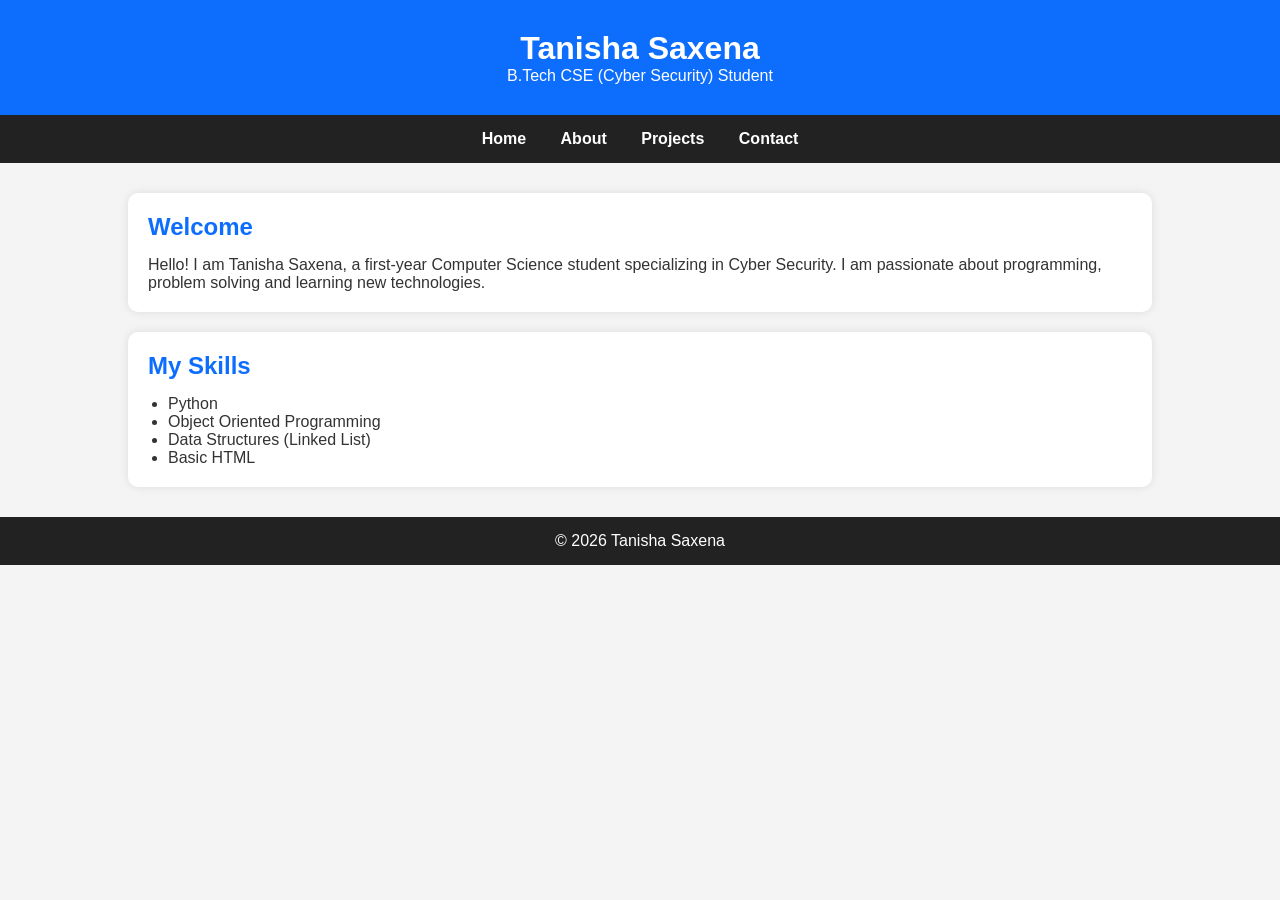
==== index.html @ fe3900c4 "first portfolio project" ====
<!DOCTYPE html>
<html lang="en">
<head>
    <meta charset="UTF-8">
    <meta name="viewport" content="width=device-width, initial-scale=1.0">
    <title>Tanisha Portfolio</title>
    <link rel="stylesheet" href="style.css">
</head>
<body>

<header>
    <h1>Tanisha Saxena</h1>
    <p>B.Tech CSE (Cyber Security) Student</p>
</header>

<nav>
    <a href="index.html">Home</a>
    <a href="about.html">About</a>
    <a href="projects.html">Projects</a>
    <a href="contact.html">Contact</a>
</nav>

<main>
    <section>
        <h2>Welcome</h2>
        <p>
            Hello! I am Tanisha Saxena, a first-year Computer Science student
            specializing in Cyber Security. I am passionate about programming,
            problem solving and learning new technologies.
        </p>
    </section>

    <section>
        <h2>My Skills</h2>
        <ul>
            <li>Python</li>
            <li>Object Oriented Programming</li>
            <li>Data Structures (Linked List)</li>
            <li>Basic HTML</li>
        </ul>
    </section>
</main>

<footer>
    <p>© 2026 Tanisha Saxena</p>
</footer>

</body>
</html>
---- style.css ----
*{
    margin:0;
    padding:0;
    box-sizing:border-box;
}

body{
    font-family:Arial,sans-serif;
    background:#f4f4f4;
    color:#333;
}

header{
    background:#0d6efd;
    color:white;
    text-align:center;
    padding:30px;
}

nav{
    background:#222;
    padding:15px;
    text-align:center;
}

nav a{
    color:white;
    text-decoration:none;
    margin:0 15px;
    font-weight:bold;
}

nav a:hover{
    color:yellow;
}

main{
    width:80%;
    margin:30px auto;
}

section{
    background:white;
    margin-bottom:20px;
    padding:20px;
    border-radius:10px;
    box-shadow:0 0 10px rgba(0,0,0,0.1);
}

h2{
    margin-bottom:15px;
    color:#0d6efd;
}

ul{
    margin-left:20px;
}

footer{
    background:#222;
    color:white;
    text-align:center;
    padding:15px;
    margin-top:20px;
}
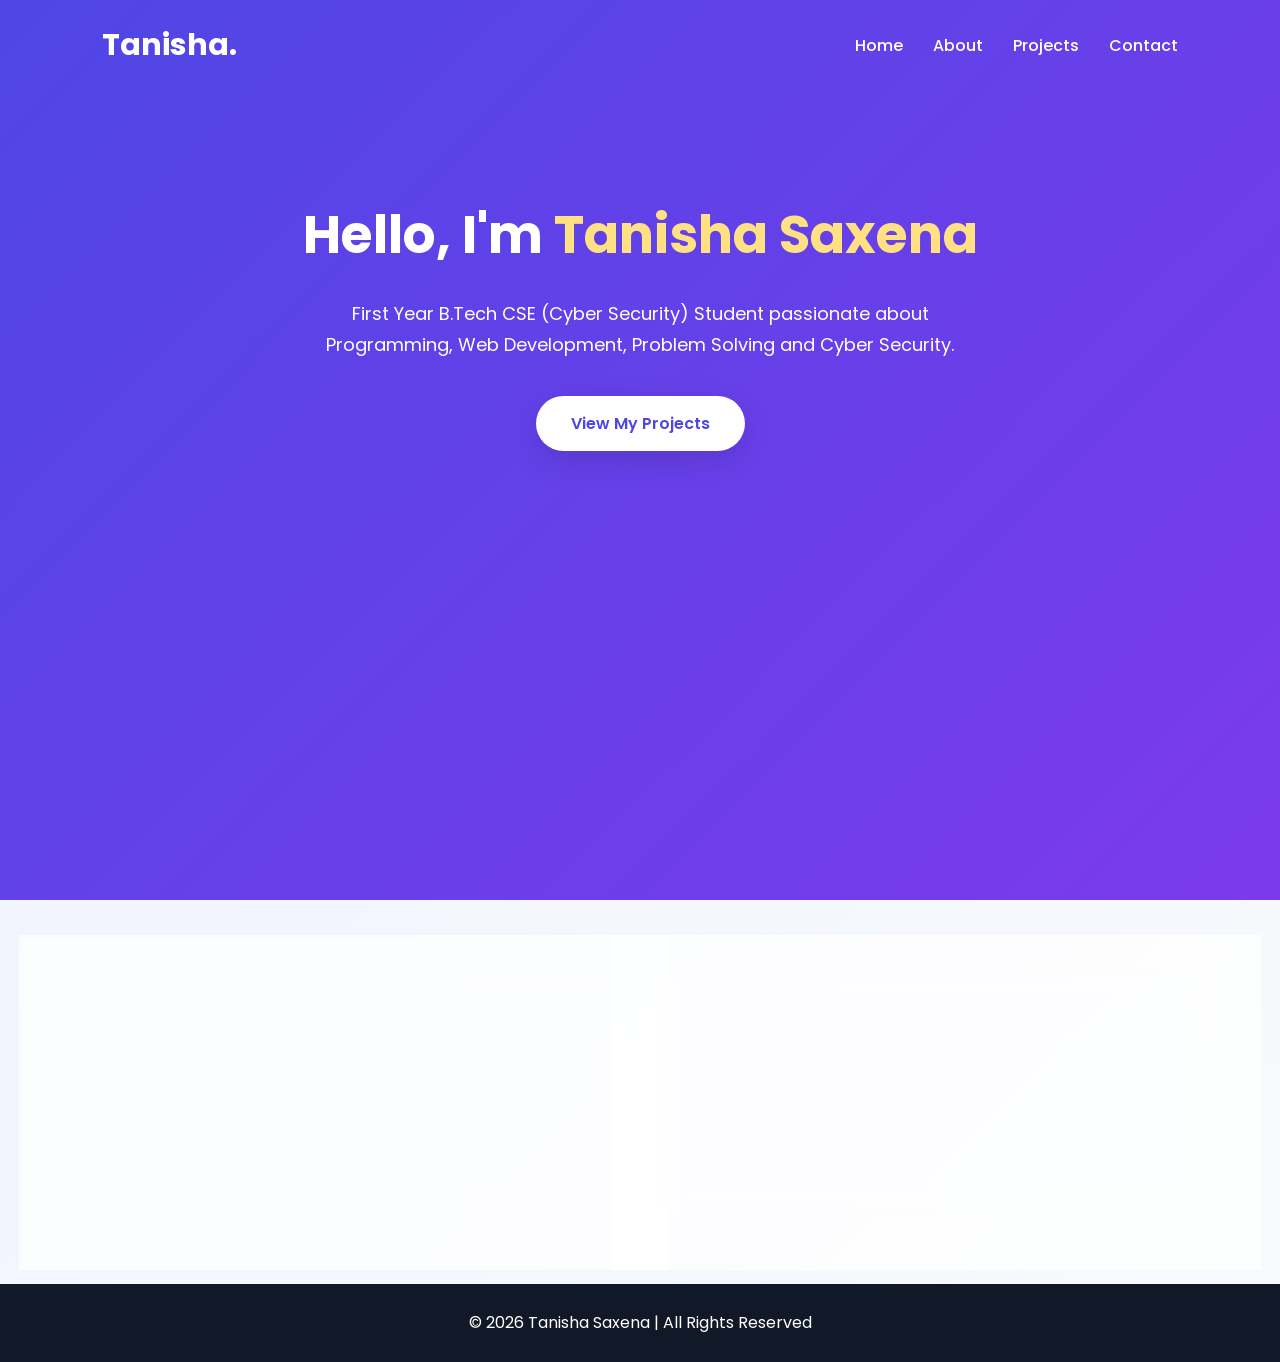
==== commit b2c0dc67: "task 2 completed - responsive portfolio" ====
--- a/index.html
+++ b/index.html
@@ -1,48 +1,100 @@
 <!DOCTYPE html>
 <html lang="en">
 <head>
-    <meta charset="UTF-8">
-    <meta name="viewport" content="width=device-width, initial-scale=1.0">
-    <title>Tanisha Portfolio</title>
-    <link rel="stylesheet" href="style.css">
+<meta charset="UTF-8">
+<meta name="viewport" content="width=device-width, initial-scale=1.0">
+<title>Tanisha Saxena | Portfolio</title>
+
+<link rel="stylesheet" href="style.css">
+
+<link rel="preconnect" href="https://fonts.googleapis.com">
+<link rel="preconnect" href="https://fonts.gstatic.com" crossorigin>
+<link href="https://fonts.googleapis.com/css2?family=Poppins:wght@300;400;600;700&display=swap" rel="stylesheet">
+
 </head>
+
 <body>
 
-<header>
-    <h1>Tanisha Saxena</h1>
-    <p>B.Tech CSE (Cyber Security) Student</p>
+<header class="hero">
+
+<nav class="navbar">
+
+<h2 class="logo">Tanisha.</h2>
+
+<div class="menu">
+<a href="index.html">Home</a>
+<a href="about.html">About</a>
+<a href="projects.html">Projects</a>
+<a href="contact.html">Contact</a>
+</div>
+
+</nav>
+
+<div class="hero-content">
+
+<h1>Hello, I'm <span>Tanisha Saxena</span></h1>
+
+<p>
+First Year B.Tech CSE (Cyber Security) Student passionate about
+Programming, Web Development, Problem Solving and Cyber Security.
+</p>
+
+<a href="projects.html" class="btn">
+View My Projects
+</a>
+
+</div>
+
 </header>
 
-<nav>
-    <a href="index.html">Home</a>
-    <a href="about.html">About</a>
-    <a href="projects.html">Projects</a>
-    <a href="contact.html">Contact</a>
-</nav>
+<main class="container">
 
-<main>
-    <section>
-        <h2>Welcome</h2>
-        <p>
-            Hello! I am Tanisha Saxena, a first-year Computer Science student
-            specializing in Cyber Security. I am passionate about programming,
-            problem solving and learning new technologies.
-        </p>
-    </section>
+<section class="card">
 
-    <section>
-        <h2>My Skills</h2>
-        <ul>
-            <li>Python</li>
-            <li>Object Oriented Programming</li>
-            <li>Data Structures (Linked List)</li>
-            <li>Basic HTML</li>
-        </ul>
-    </section>
+<h2>About Me</h2>
+
+<p>
+
+I am currently pursuing B.Tech in Computer Science with
+Specialization in Cyber Security from SATI Vidisha.
+
+I enjoy learning new technologies and continuously improving my
+coding skills.
+
+</p>
+
+</section>
+
+<section class="card">
+
+<h2>Skills</h2>
+
+<div class="skills">
+
+<span>Python</span>
+
+<span>OOP</span>
+
+<span>Data Structures</span>
+
+<span>HTML</span>
+
+<span>CSS</span>
+
+<span>Git</span>
+
+<span>GitHub</span>
+
+</div>
+
+</section>
+
 </main>
 
 <footer>
-    <p>© 2026 Tanisha Saxena</p>
+
+<p>© 2026 Tanisha Saxena | All Rights Reserved</p>
+
 </footer>
 
 </body>
--- a/style.css
+++ b/style.css
@@ -1,65 +1,304 @@
+/*=========================
+  GOOGLE FONT
+=========================*/
+@import url('https://fonts.googleapis.com/css2?family=Poppins:wght@300;400;500;600;700&display=swap');
+
+/*=========================
+  CSS VARIABLES
+=========================*/
+:root{
+    --primary:#4f46e5;
+    --secondary:#7c3aed;
+    --bg:#f4f7fb;
+    --white:#ffffff;
+    --text:#222;
+    --shadow:0 10px 30px rgba(0,0,0,.12);
+    --radius:18px;
+    --transition:.3s ease;
+}
+
+/*=========================
+  RESET
+=========================*/
 *{
     margin:0;
     padding:0;
     box-sizing:border-box;
 }
 
+html{
+    scroll-behavior:smooth;
+}
+
 body{
-    font-family:Arial,sans-serif;
-    background:#f4f4f4;
-    color:#333;
-}
-
-header{
-    background:#0d6efd;
-    color:white;
+    font-family:'Poppins',sans-serif;
+    background:linear-gradient(135deg,#eef2ff,#f8fafc);
+    color:var(--text);
+    line-height:1.7;
+}
+
+/*=========================
+  NAVBAR (FLEXBOX)
+=========================*/
+
+.navbar{
+    display:flex;
+    justify-content:space-between;
+    align-items:center;
+    padding:20px 8%;
+}
+
+.logo{
+    color:white;
+    font-size:30px;
+    font-weight:700;
+}
+
+.menu{
+    display:flex;
+    gap:30px;
+}
+
+.menu a{
+    color:white;
+    text-decoration:none;
+    font-weight:500;
+    transition:var(--transition);
+}
+
+.menu a:hover{
+    color:#ffe082;
+}
+
+/*=========================
+ HERO SECTION
+=========================*/
+
+.hero{
+    min-height:100vh;
+    background:linear-gradient(135deg,var(--primary),var(--secondary));
+    color:white;
+}
+
+.hero-content{
+    display:flex;
+    flex-direction:column;
+    justify-content:center;
+    align-items:center;
     text-align:center;
-    padding:30px;
-}
-
-nav{
-    background:#222;
-    padding:15px;
+    padding:100px 20px;
+}
+
+.hero-content h1{
+    font-size:52px;
+    margin-bottom:20px;
+}
+
+.hero-content span{
+    color:#ffe082;
+}
+
+.hero-content p{
+    max-width:700px;
+    font-size:18px;
+    margin-bottom:35px;
+}
+
+.btn{
+    background:white;
+    color:var(--primary);
+    padding:14px 35px;
+    text-decoration:none;
+    border-radius:40px;
+    font-weight:600;
+    transition:var(--transition);
+    box-shadow:var(--shadow);
+}
+
+.btn:hover{
+    transform:translateY(-5px);
+}
+
+/*=========================
+  MAIN SECTION (GRID)
+=========================*/
+
+.container{
+    width:90%;
+    max-width:1200px;
+    margin:70px auto;
+
+    display:grid;
+    grid-template-columns:repeat(auto-fit,minmax(350px,1fr));
+    gap:35px;
+}
+
+/*=========================
+  GLASS CARD
+=========================*/
+
+.card{
+    background:rgba(255,255,255,.75);
+    backdrop-filter:blur(10px);
+    border-radius:var(--radius);
+    padding:35px;
+    box-shadow:var(--shadow);
+    transition:var(--transition);
+}
+
+.card:hover{
+    transform:translateY(-10px);
+}
+
+.card h2{
+    color:var(--primary);
+    margin-bottom:18px;
+    font-size:28px;
+}
+
+/*=========================
+  SKILLS (FLEXBOX)
+=========================*/
+
+.skills{
+    display:flex;
+    flex-wrap:wrap;
+    gap:15px;
+    margin-top:20px;
+}
+
+.skills span{
+    background:var(--primary);
+    color:white;
+    padding:10px 18px;
+    border-radius:30px;
+    font-size:15px;
+    transition:var(--transition);
+}
+
+.skills span:hover{
+    background:var(--secondary);
+    transform:scale(1.08);
+}
+
+/*=========================
+  FOOTER
+=========================*/
+
+footer{
+    background:#111827;
+    color:white;
     text-align:center;
-}
-
-nav a{
-    color:white;
-    text-decoration:none;
-    margin:0 15px;
-    font-weight:bold;
-}
-
-nav a:hover{
-    color:yellow;
-}
-
-main{
-    width:80%;
-    margin:30px auto;
-}
-
-section{
-    background:white;
-    margin-bottom:20px;
-    padding:20px;
-    border-radius:10px;
-    box-shadow:0 0 10px rgba(0,0,0,0.1);
-}
-
-h2{
-    margin-bottom:15px;
-    color:#0d6efd;
-}
-
-ul{
-    margin-left:20px;
+    padding:25px;
+    margin-top:50px;
+}
+
+/*=========================
+  ANIMATIONS
+=========================*/
+
+.hero-content,
+.card{
+    animation:fadeUp 1s ease;
+}
+
+@keyframes fadeUp{
+    from{
+        opacity:0;
+        transform:translateY(40px);
+    }
+    to{
+        opacity:1;
+        transform:translateY(0);
+    }
+}
+
+/*=========================
+  DARK MODE SUPPORT
+=========================*/
+
+@media (prefers-color-scheme: dark){
+
+:root{
+    --bg:#111827;
+    --white:#1f2937;
+    --text:#f3f4f6;
+}
+
+body{
+    background:var(--bg);
+    color:var(--text);
+}
+
+.card{
+    background:#1f2937;
+    color:var(--text);
 }
 
 footer{
-    background:#222;
-    color:white;
+    background:#000;
+}
+
+}
+
+/*=========================
+  RESPONSIVE DESIGN
+=========================*/
+
+@media(max-width:768px){
+
+.navbar{
+    flex-direction:column;
+    gap:20px;
+}
+
+.menu{
+    flex-wrap:wrap;
+    justify-content:center;
+    gap:15px;
+}
+
+.hero-content h1{
+    font-size:34px;
+}
+
+.hero-content p{
+    font-size:16px;
+}
+
+.container{
+    grid-template-columns:1fr;
+    width:92%;
+}
+
+.card{
+    padding:25px;
+}
+
+}
+
+@media(max-width:480px){
+
+.hero-content{
+    padding:70px 15px;
+}
+
+.hero-content h1{
+    font-size:28px;
+}
+
+.logo{
+    font-size:24px;
+}
+
+.btn{
+    width:100%;
     text-align:center;
-    padding:15px;
-    margin-top:20px;
-}+}
+
+.skills{
+    justify-content:center;
+}
+
+}
+
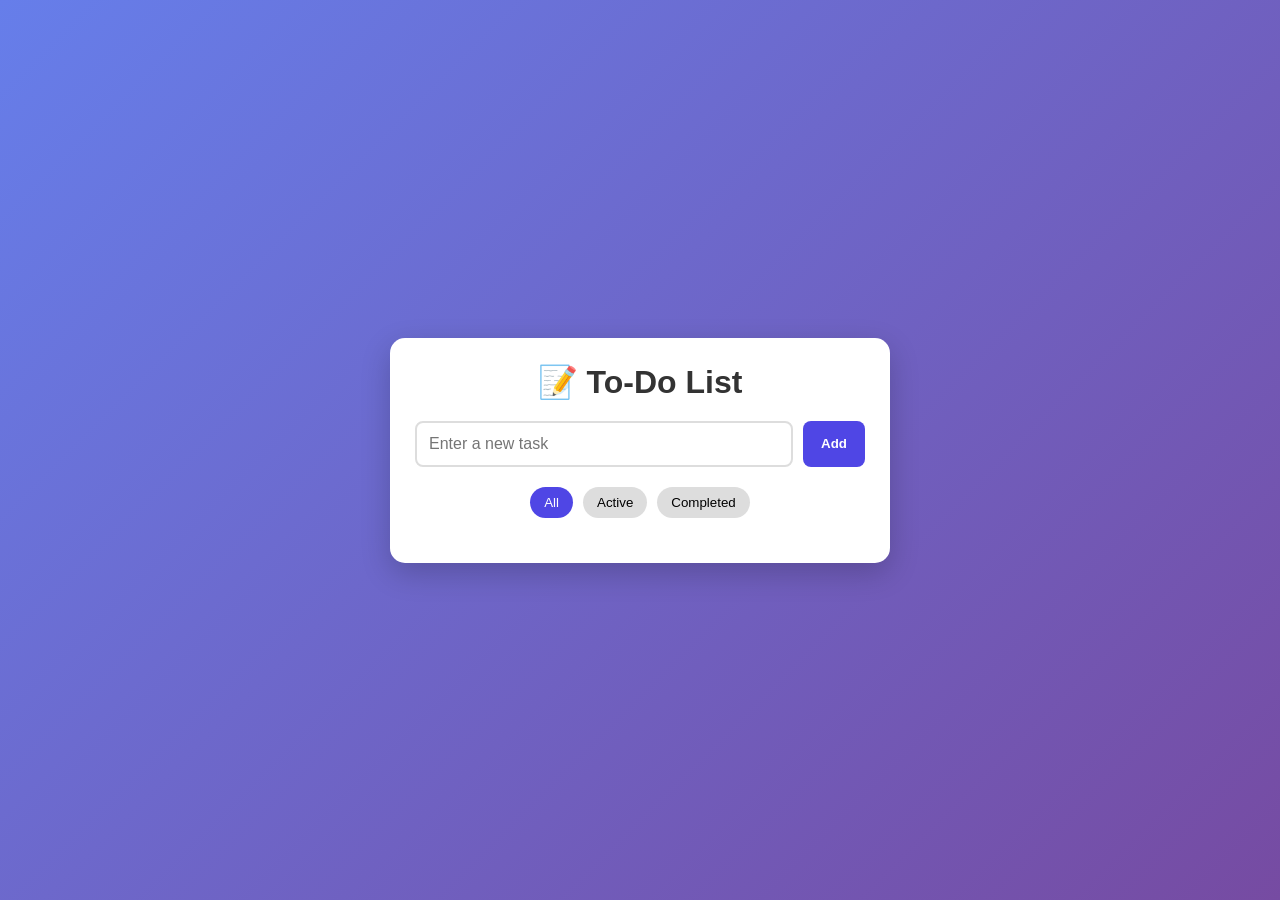
==== commit d5819d8a: "Task 3 completed - To Do List" ====
--- a/index.html
+++ b/index.html
@@ -3,99 +3,52 @@
 <head>
 <meta charset="UTF-8">
 <meta name="viewport" content="width=device-width, initial-scale=1.0">
-<title>Tanisha Saxena | Portfolio</title>
-
+<title>To-Do List App</title>
 <link rel="stylesheet" href="style.css">
-
-<link rel="preconnect" href="https://fonts.googleapis.com">
-<link rel="preconnect" href="https://fonts.gstatic.com" crossorigin>
-<link href="https://fonts.googleapis.com/css2?family=Poppins:wght@300;400;600;700&display=swap" rel="stylesheet">
-
 </head>
 
 <body>
 
-<header class="hero">
+<div class="container">
 
-<nav class="navbar">
+<h1>📝 To-Do List</h1>
 
-<h2 class="logo">Tanisha.</h2>
+<div class="input-section">
 
-<div class="menu">
-<a href="index.html">Home</a>
-<a href="about.html">About</a>
-<a href="projects.html">Projects</a>
-<a href="contact.html">Contact</a>
-</div>
+<input
+type="text"
+id="taskInput"
+placeholder="Enter a new task">
 
-</nav>
-
-<div class="hero-content">
-
-<h1>Hello, I'm <span>Tanisha Saxena</span></h1>
-
-<p>
-First Year B.Tech CSE (Cyber Security) Student passionate about
-Programming, Web Development, Problem Solving and Cyber Security.
-</p>
-
-<a href="projects.html" class="btn">
-View My Projects
-</a>
+<button id="addBtn">
+Add
+</button>
 
 </div>
 
-</header>
+<div class="filters">
 
-<main class="container">
+<button class="filter active" data-filter="all">
+All
+</button>
 
-<section class="card">
+<button class="filter" data-filter="active">
+Active
+</button>
 
-<h2>About Me</h2>
-
-<p>
-
-I am currently pursuing B.Tech in Computer Science with
-Specialization in Cyber Security from SATI Vidisha.
-
-I enjoy learning new technologies and continuously improving my
-coding skills.
-
-</p>
-
-</section>
-
-<section class="card">
-
-<h2>Skills</h2>
-
-<div class="skills">
-
-<span>Python</span>
-
-<span>OOP</span>
-
-<span>Data Structures</span>
-
-<span>HTML</span>
-
-<span>CSS</span>
-
-<span>Git</span>
-
-<span>GitHub</span>
+<button class="filter" data-filter="completed">
+Completed
+</button>
 
 </div>
 
-</section>
+<ul id="taskList">
 
-</main>
+</ul>
 
-<footer>
+</div>
 
-<p>© 2026 Tanisha Saxena | All Rights Reserved</p>
-
-</footer>
+<script src="script.js"></script>
 
 </body>
 </html>
--- a/style.css
+++ b/style.css
@@ -1,304 +1,144 @@
-/*=========================
-  GOOGLE FONT
-=========================*/
-@import url('https://fonts.googleapis.com/css2?family=Poppins:wght@300;400;500;600;700&display=swap');
-
-/*=========================
-  CSS VARIABLES
-=========================*/
-:root{
-    --primary:#4f46e5;
-    --secondary:#7c3aed;
-    --bg:#f4f7fb;
-    --white:#ffffff;
-    --text:#222;
-    --shadow:0 10px 30px rgba(0,0,0,.12);
-    --radius:18px;
-    --transition:.3s ease;
-}
-
-/*=========================
-  RESET
-=========================*/
 *{
     margin:0;
     padding:0;
     box-sizing:border-box;
-}
-
-html{
-    scroll-behavior:smooth;
+    font-family:Arial,sans-serif;
 }
 
 body{
-    font-family:'Poppins',sans-serif;
-    background:linear-gradient(135deg,#eef2ff,#f8fafc);
-    color:var(--text);
-    line-height:1.7;
+    background:linear-gradient(135deg,#667eea,#764ba2);
+    min-height:100vh;
+    display:flex;
+    justify-content:center;
+    align-items:center;
+    padding:20px;
 }
 
-/*=========================
-  NAVBAR (FLEXBOX)
-=========================*/
+.container{
+    width:100%;
+    max-width:500px;
+    background:#fff;
+    border-radius:15px;
+    padding:25px;
+    box-shadow:0 10px 30px rgba(0,0,0,.2);
+}
 
-.navbar{
+h1{
+    text-align:center;
+    margin-bottom:20px;
+    color:#333;
+}
+
+.input-section{
+    display:flex;
+    gap:10px;
+    margin-bottom:20px;
+}
+
+#taskInput{
+    flex:1;
+    padding:12px;
+    border:2px solid #ddd;
+    border-radius:8px;
+    font-size:16px;
+}
+
+#addBtn{
+    padding:12px 18px;
+    border:none;
+    background:#4f46e5;
+    color:#fff;
+    border-radius:8px;
+    cursor:pointer;
+    font-weight:bold;
+}
+
+#addBtn:hover{
+    background:#3730a3;
+}
+
+.filters{
+    display:flex;
+    justify-content:center;
+    gap:10px;
+    margin-bottom:20px;
+}
+
+.filter{
+    border:none;
+    background:#ddd;
+    padding:8px 14px;
+    border-radius:20px;
+    cursor:pointer;
+}
+
+.filter.active{
+    background:#4f46e5;
+    color:white;
+}
+
+#taskList{
+    list-style:none;
+}
+
+.task{
     display:flex;
     justify-content:space-between;
     align-items:center;
-    padding:20px 8%;
+    padding:12px;
+    background:#f7f7f7;
+    border-radius:8px;
+    margin-bottom:10px;
 }
 
-.logo{
-    color:white;
-    font-size:30px;
-    font-weight:700;
+.task.completed span{
+    text-decoration:line-through;
+    color:gray;
 }
 
-.menu{
-    display:flex;
-    gap:30px;
+.actions button{
+    margin-left:5px;
+    border:none;
+    padding:6px 10px;
+    border-radius:6px;
+    cursor:pointer;
 }
 
-.menu a{
-    color:white;
-    text-decoration:none;
-    font-weight:500;
-    transition:var(--transition);
-}
-
-.menu a:hover{
-    color:#ffe082;
-}
-
-/*=========================
- HERO SECTION
-=========================*/
-
-.hero{
-    min-height:100vh;
-    background:linear-gradient(135deg,var(--primary),var(--secondary));
+.complete{
+    background:#22c55e;
     color:white;
 }
 
-.hero-content{
-    display:flex;
-    flex-direction:column;
-    justify-content:center;
-    align-items:center;
-    text-align:center;
-    padding:100px 20px;
+.edit{
+    background:#f59e0b;
+    color:white;
 }
 
-.hero-content h1{
-    font-size:52px;
-    margin-bottom:20px;
+.delete{
+    background:#ef4444;
+    color:white;
 }
 
-.hero-content span{
-    color:#ffe082;
+@media(max-width:600px){
+
+.input-section{
+    flex-direction:column;
 }
 
-.hero-content p{
-    max-width:700px;
-    font-size:18px;
-    margin-bottom:35px;
+#addBtn{
+    width:100%;
 }
 
-.btn{
-    background:white;
-    color:var(--primary);
-    padding:14px 35px;
-    text-decoration:none;
-    border-radius:40px;
-    font-weight:600;
-    transition:var(--transition);
-    box-shadow:var(--shadow);
+.task{
+    flex-direction:column;
+    align-items:flex-start;
+    gap:10px;
 }
 
-.btn:hover{
-    transform:translateY(-5px);
+.actions{
+    width:100%;
+    display:flex;
+    justify-content:flex-end;
 }
 
-/*=========================
-  MAIN SECTION (GRID)
-=========================*/
-
-.container{
-    width:90%;
-    max-width:1200px;
-    margin:70px auto;
-
-    display:grid;
-    grid-template-columns:repeat(auto-fit,minmax(350px,1fr));
-    gap:35px;
-}
-
-/*=========================
-  GLASS CARD
-=========================*/
-
-.card{
-    background:rgba(255,255,255,.75);
-    backdrop-filter:blur(10px);
-    border-radius:var(--radius);
-    padding:35px;
-    box-shadow:var(--shadow);
-    transition:var(--transition);
-}
-
-.card:hover{
-    transform:translateY(-10px);
-}
-
-.card h2{
-    color:var(--primary);
-    margin-bottom:18px;
-    font-size:28px;
-}
-
-/*=========================
-  SKILLS (FLEXBOX)
-=========================*/
-
-.skills{
-    display:flex;
-    flex-wrap:wrap;
-    gap:15px;
-    margin-top:20px;
-}
-
-.skills span{
-    background:var(--primary);
-    color:white;
-    padding:10px 18px;
-    border-radius:30px;
-    font-size:15px;
-    transition:var(--transition);
-}
-
-.skills span:hover{
-    background:var(--secondary);
-    transform:scale(1.08);
-}
-
-/*=========================
-  FOOTER
-=========================*/
-
-footer{
-    background:#111827;
-    color:white;
-    text-align:center;
-    padding:25px;
-    margin-top:50px;
-}
-
-/*=========================
-  ANIMATIONS
-=========================*/
-
-.hero-content,
-.card{
-    animation:fadeUp 1s ease;
-}
-
-@keyframes fadeUp{
-    from{
-        opacity:0;
-        transform:translateY(40px);
-    }
-    to{
-        opacity:1;
-        transform:translateY(0);
-    }
-}
-
-/*=========================
-  DARK MODE SUPPORT
-=========================*/
-
-@media (prefers-color-scheme: dark){
-
-:root{
-    --bg:#111827;
-    --white:#1f2937;
-    --text:#f3f4f6;
-}
-
-body{
-    background:var(--bg);
-    color:var(--text);
-}
-
-.card{
-    background:#1f2937;
-    color:var(--text);
-}
-
-footer{
-    background:#000;
-}
-
-}
-
-/*=========================
-  RESPONSIVE DESIGN
-=========================*/
-
-@media(max-width:768px){
-
-.navbar{
-    flex-direction:column;
-    gap:20px;
-}
-
-.menu{
-    flex-wrap:wrap;
-    justify-content:center;
-    gap:15px;
-}
-
-.hero-content h1{
-    font-size:34px;
-}
-
-.hero-content p{
-    font-size:16px;
-}
-
-.container{
-    grid-template-columns:1fr;
-    width:92%;
-}
-
-.card{
-    padding:25px;
-}
-
-}
-
-@media(max-width:480px){
-
-.hero-content{
-    padding:70px 15px;
-}
-
-.hero-content h1{
-    font-size:28px;
-}
-
-.logo{
-    font-size:24px;
-}
-
-.btn{
-    width:100%;
-    text-align:center;
-}
-
-.skills{
-    justify-content:center;
-}
-
-}
-
+}
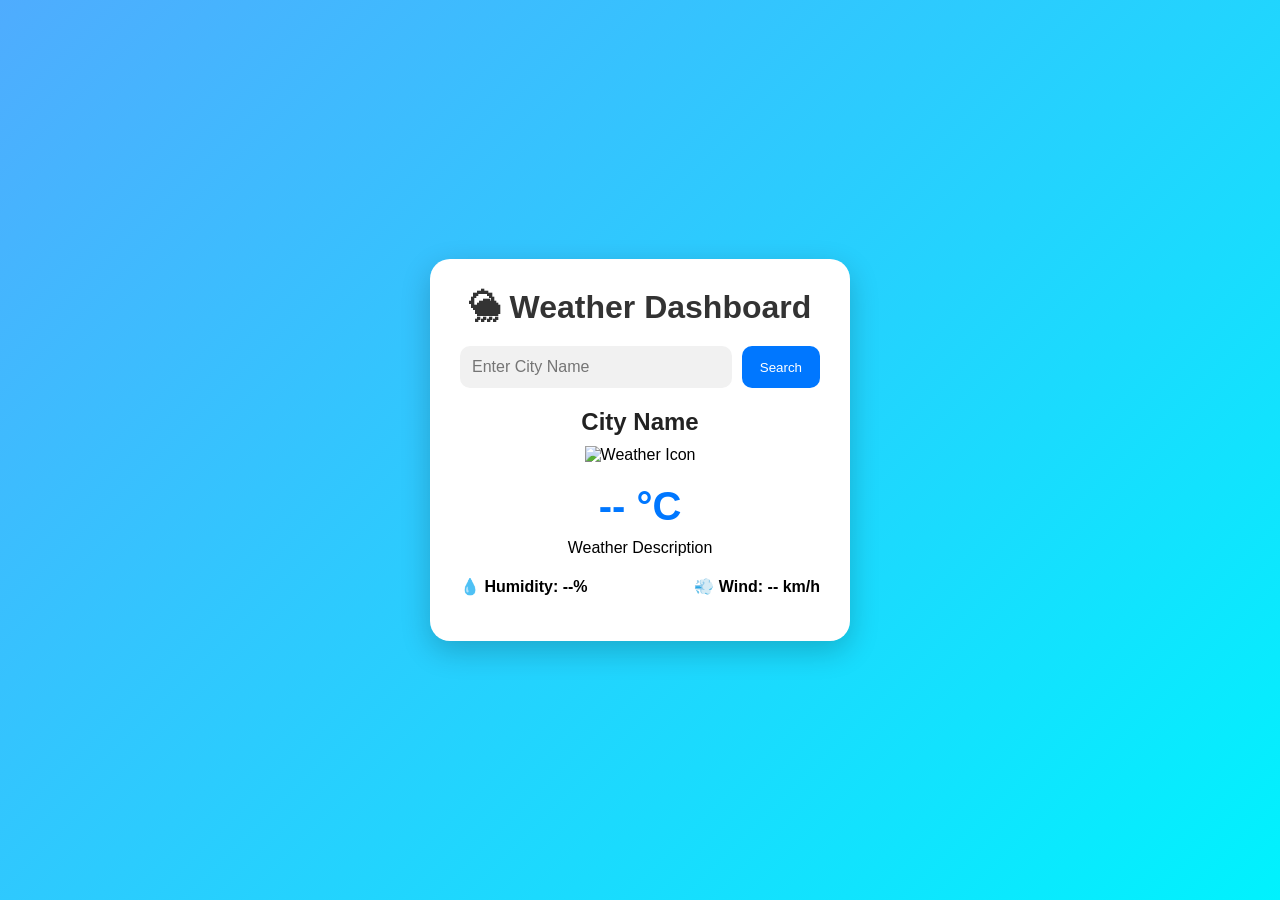
==== commit 6935bf4a: "task 4 - whether dashboard" ====
--- a/index.html
+++ b/index.html
@@ -1,50 +1,37 @@
 <!DOCTYPE html>
 <html lang="en">
 <head>
-<meta charset="UTF-8">
-<meta name="viewport" content="width=device-width, initial-scale=1.0">
-<title>To-Do List App</title>
-<link rel="stylesheet" href="style.css">
+    <meta charset="UTF-8">
+    <meta name="viewport" content="width=device-width, initial-scale=1.0">
+    <title>Weather Dashboard</title>
+    <link rel="stylesheet" href="style.css">
 </head>
-
 <body>
 
 <div class="container">
+    <h1>🌦 Weather Dashboard</h1>
 
-<h1>📝 To-Do List</h1>
+    <div class="search-box">
+        <input type="text" id="city" placeholder="Enter City Name">
+        <button onclick="getWeather()">Search</button>
+    </div>
 
-<div class="input-section">
+    <div class="weather-card" id="weatherCard">
+        <h2 id="cityName">City Name</h2>
 
-<input
-type="text"
-id="taskInput"
-placeholder="Enter a new task">
+        <img id="icon" src="" alt="Weather Icon">
 
-<button id="addBtn">
-Add
-</button>
+        <h3 id="temp">-- °C</h3>
 
-</div>
+        <p id="desc">Weather Description</p>
 
-<div class="filters">
+        <div class="details">
+            <p>💧 Humidity: <span id="humidity">--</span>%</p>
+            <p>💨 Wind: <span id="wind">--</span> km/h</p>
+        </div>
+    </div>
 
-<button class="filter active" data-filter="all">
-All
-</button>
-
-<button class="filter" data-filter="active">
-Active
-</button>
-
-<button class="filter" data-filter="completed">
-Completed
-</button>
-
-</div>
-
-<ul id="taskList">
-
-</ul>
+    <p id="error"></p>
 
 </div>
 
--- a/style.css
+++ b/style.css
@@ -2,143 +2,101 @@
     margin:0;
     padding:0;
     box-sizing:border-box;
-    font-family:Arial,sans-serif;
+    font-family:Arial, Helvetica, sans-serif;
 }
 
 body{
-    background:linear-gradient(135deg,#667eea,#764ba2);
-    min-height:100vh;
+    height:100vh;
     display:flex;
     justify-content:center;
     align-items:center;
-    padding:20px;
+    background:linear-gradient(135deg,#4facfe,#00f2fe);
 }
 
 .container{
-    width:100%;
-    max-width:500px;
-    background:#fff;
-    border-radius:15px;
-    padding:25px;
-    box-shadow:0 10px 30px rgba(0,0,0,.2);
+    width:90%;
+    max-width:420px;
+    background:white;
+    padding:30px;
+    border-radius:20px;
+    text-align:center;
+    box-shadow:0 10px 30px rgba(0,0,0,0.2);
 }
 
 h1{
-    text-align:center;
     margin-bottom:20px;
     color:#333;
 }
 
-.input-section{
+.search-box{
     display:flex;
     gap:10px;
     margin-bottom:20px;
 }
 
-#taskInput{
+.search-box input{
     flex:1;
     padding:12px;
-    border:2px solid #ddd;
-    border-radius:8px;
+    border:none;
+    border-radius:10px;
+    background:#f1f1f1;
     font-size:16px;
 }
 
-#addBtn{
+.search-box button{
     padding:12px 18px;
     border:none;
-    background:#4f46e5;
-    color:#fff;
-    border-radius:8px;
+    border-radius:10px;
+    background:#0077ff;
+    color:white;
     cursor:pointer;
+    transition:.3s;
+}
+
+.search-box button:hover{
+    background:#0056cc;
+}
+
+.weather-card{
+    margin-top:20px;
+}
+
+.weather-card img{
+    width:100px;
+    margin:10px 0;
+}
+
+.weather-card h2{
+    color:#222;
+}
+
+.weather-card h3{
+    font-size:40px;
+    margin:10px 0;
+    color:#0077ff;
+}
+
+.details{
+    margin-top:20px;
+    display:flex;
+    justify-content:space-between;
     font-weight:bold;
 }
 
-#addBtn:hover{
-    background:#3730a3;
+#error{
+    color:red;
+    margin-top:15px;
 }
 
-.filters{
-    display:flex;
-    justify-content:center;
-    gap:10px;
-    margin-bottom:20px;
-}
+@media(max-width:500px){
 
-.filter{
-    border:none;
-    background:#ddd;
-    padding:8px 14px;
-    border-radius:20px;
-    cursor:pointer;
-}
-
-.filter.active{
-    background:#4f46e5;
-    color:white;
-}
-
-#taskList{
-    list-style:none;
-}
-
-.task{
-    display:flex;
-    justify-content:space-between;
-    align-items:center;
-    padding:12px;
-    background:#f7f7f7;
-    border-radius:8px;
-    margin-bottom:10px;
-}
-
-.task.completed span{
-    text-decoration:line-through;
-    color:gray;
-}
-
-.actions button{
-    margin-left:5px;
-    border:none;
-    padding:6px 10px;
-    border-radius:6px;
-    cursor:pointer;
-}
-
-.complete{
-    background:#22c55e;
-    color:white;
-}
-
-.edit{
-    background:#f59e0b;
-    color:white;
-}
-
-.delete{
-    background:#ef4444;
-    color:white;
-}
-
-@media(max-width:600px){
-
-.input-section{
+.search-box{
     flex-direction:column;
 }
 
-#addBtn{
-    width:100%;
-}
-
-.task{
+.details{
     flex-direction:column;
-    align-items:flex-start;
     gap:10px;
 }
 
-.actions{
-    width:100%;
-    display:flex;
-    justify-content:flex-end;
-}
-
 }
